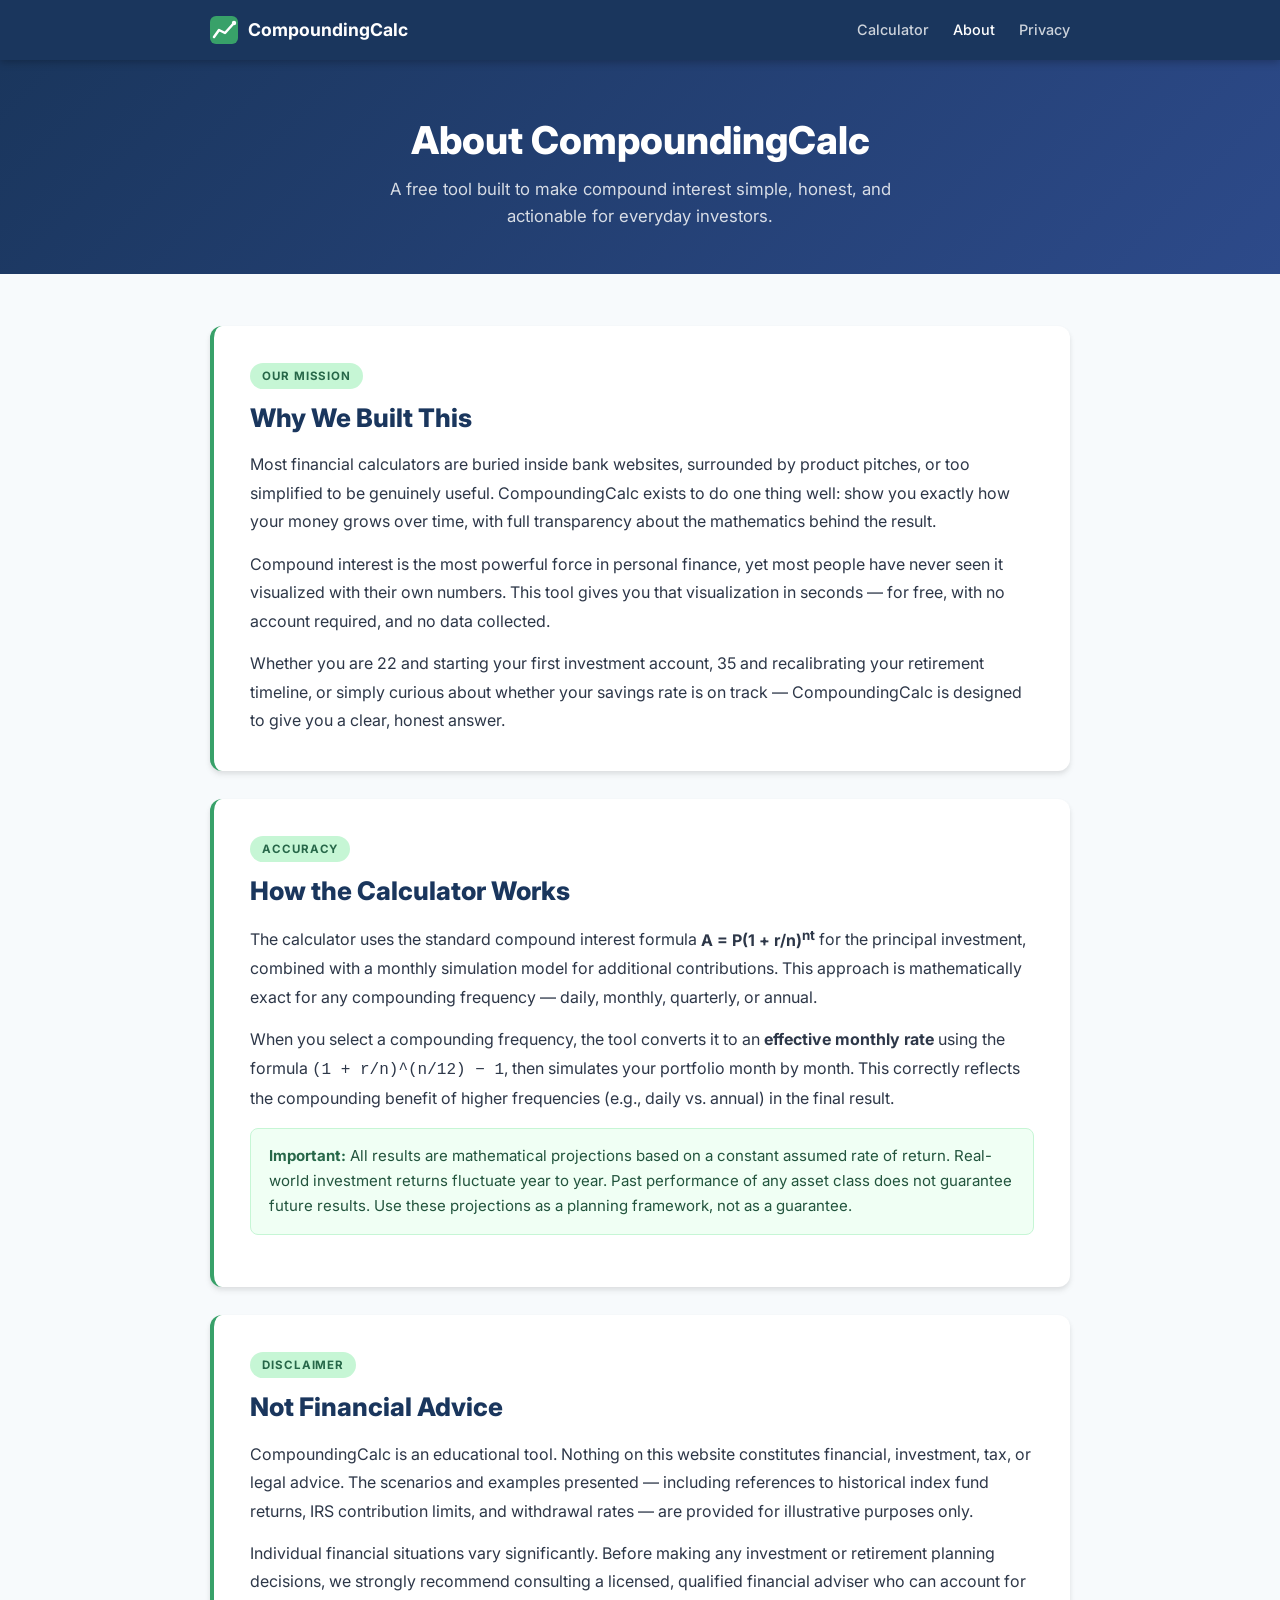
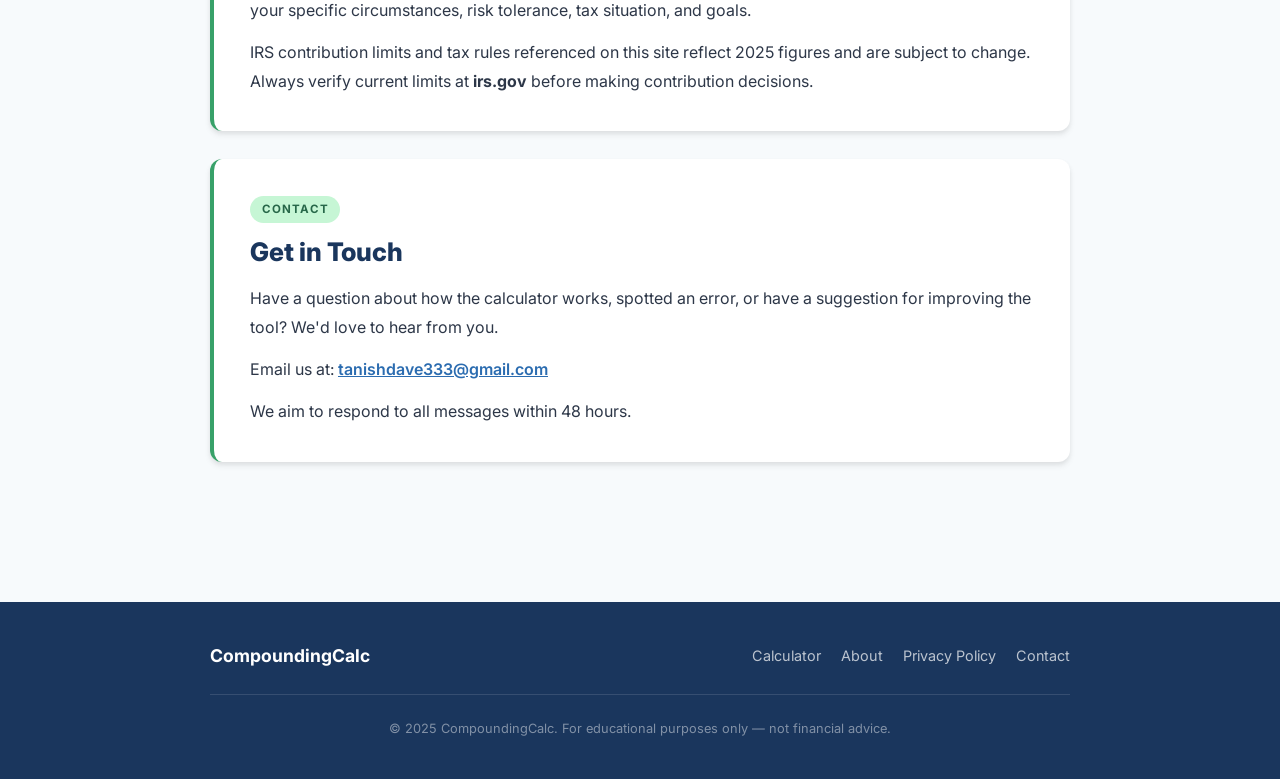
==== about.html @ 9e891925 "Add Google AdSense script (ca-pub-5275893575064484) to all pages" ====
<!DOCTYPE html>
<html lang="en">
<head>
  <meta charset="UTF-8">
  <meta name="viewport" content="width=device-width, initial-scale=1.0">
  <title>About CompoundingCalc – Free Compound Interest Calculator</title>
  <meta name="description" content="Learn about CompoundingCalc — a free, accurate compound interest calculator built to help everyday investors plan for early retirement.">
  <link rel="icon" type="image/svg+xml" href="/favicon.svg">
  <link rel="shortcut icon" href="/favicon.svg">
  <link rel="apple-touch-icon" href="/favicon.svg">
  <meta name="theme-color" content="#1a365d">
  <meta name="robots" content="index, follow">
  <meta property="og:title" content="About CompoundingCalc">
  <meta property="og:description" content="Free compound interest calculator for early retirement planning — built for accuracy and transparency.">
  <meta property="og:type" content="website">
  <meta property="og:url" content="https://compoundingcalc.vercel.app/about.html">
  <meta property="og:site_name" content="CompoundingCalc">
  <link rel="preconnect" href="https://fonts.googleapis.com">
  <link rel="preconnect" href="https://fonts.gstatic.com" crossorigin>
  <link href="https://fonts.googleapis.com/css2?family=Inter:wght@400;500;600;700;800&display=swap" rel="stylesheet">
  <link rel="stylesheet" href="style.css">
  <script async src="https://pagead2.googlesyndication.com/pagead/js/adsbygoogle.js?client=ca-pub-5275893575064484" crossorigin="anonymous"></script>
</head>
<body>

<header>
  <nav>
    <div class="container nav-inner">
      <a href="/" class="logo">
        <svg viewBox="0 0 28 28" fill="none" xmlns="http://www.w3.org/2000/svg">
          <rect width="28" height="28" rx="6" fill="#38a169"/>
          <polyline points="4,21 9,14 15,17 24,7" stroke="white" stroke-width="2.5" stroke-linecap="round" stroke-linejoin="round" fill="none"/>
          <circle cx="24" cy="7" r="2.2" fill="white"/>
        </svg>
        CompoundingCalc
      </a>
      <div class="nav-links">
        <a href="/">Calculator</a>
        <a href="about.html" class="active">About</a>
        <a href="privacy-policy.html">Privacy</a>
      </div>
    </div>
  </nav>
</header>

<main>
  <section class="page-hero">
    <div class="container">
      <h1>About CompoundingCalc</h1>
      <p>A free tool built to make compound interest simple, honest, and actionable for everyday investors.</p>
    </div>
  </section>

  <section class="content-section">
    <div class="container">

      <div class="content-block">
        <span class="section-tag">Our Mission</span>
        <h2>Why We Built This</h2>
        <p>Most financial calculators are buried inside bank websites, surrounded by product pitches, or too simplified to be genuinely useful. CompoundingCalc exists to do one thing well: show you exactly how your money grows over time, with full transparency about the mathematics behind the result.</p>
        <p>Compound interest is the most powerful force in personal finance, yet most people have never seen it visualized with their own numbers. This tool gives you that visualization in seconds — for free, with no account required, and no data collected.</p>
        <p>Whether you are 22 and starting your first investment account, 35 and recalibrating your retirement timeline, or simply curious about whether your savings rate is on track — CompoundingCalc is designed to give you a clear, honest answer.</p>
      </div>

      <div class="content-block">
        <span class="section-tag">Accuracy</span>
        <h2>How the Calculator Works</h2>
        <p>The calculator uses the standard compound interest formula <strong>A = P(1 + r/n)<sup>nt</sup></strong> for the principal investment, combined with a monthly simulation model for additional contributions. This approach is mathematically exact for any compounding frequency — daily, monthly, quarterly, or annual.</p>
        <p>When you select a compounding frequency, the tool converts it to an <strong>effective monthly rate</strong> using the formula <code>(1 + r/n)^(n/12) − 1</code>, then simulates your portfolio month by month. This correctly reflects the compounding benefit of higher frequencies (e.g., daily vs. annual) in the final result.</p>
        <div class="callout">
          <strong>Important:</strong> All results are mathematical projections based on a constant assumed rate of return. Real-world investment returns fluctuate year to year. Past performance of any asset class does not guarantee future results. Use these projections as a planning framework, not as a guarantee.
        </div>
      </div>

      <div class="content-block">
        <span class="section-tag">Disclaimer</span>
        <h2>Not Financial Advice</h2>
        <p>CompoundingCalc is an educational tool. Nothing on this website constitutes financial, investment, tax, or legal advice. The scenarios and examples presented — including references to historical index fund returns, IRS contribution limits, and withdrawal rates — are provided for illustrative purposes only.</p>
        <p>Individual financial situations vary significantly. Before making any investment or retirement planning decisions, we strongly recommend consulting a licensed, qualified financial adviser who can account for your specific circumstances, risk tolerance, tax situation, and goals.</p>
        <p>IRS contribution limits and tax rules referenced on this site reflect 2025 figures and are subject to change. Always verify current limits at <strong>irs.gov</strong> before making contribution decisions.</p>
      </div>

      <div class="content-block">
        <span class="section-tag">Contact</span>
        <h2>Get in Touch</h2>
        <p>Have a question about how the calculator works, spotted an error, or have a suggestion for improving the tool? We'd love to hear from you.</p>
        <p>Email us at: <a href="mailto:tanishdave333@gmail.com" style="color:var(--blue);font-weight:600;">tanishdave333@gmail.com</a></p>
        <p>We aim to respond to all messages within 48 hours.</p>
      </div>

    </div>
  </section>
</main>

<footer>
  <div class="container">
    <div class="footer-inner">
      <a href="/" class="footer-logo">CompoundingCalc</a>
      <div class="footer-links">
        <a href="/">Calculator</a>
        <a href="about.html">About</a>
        <a href="privacy-policy.html">Privacy Policy</a>
        <a href="mailto:tanishdave333@gmail.com">Contact</a>
      </div>
    </div>
    <div class="footer-copy">
      &copy; 2025 CompoundingCalc. For educational purposes only — not financial advice.
    </div>
  </div>
</footer>

  <!-- Vercel Analytics (plain HTML integration) -->
  <script defer src="/_vercel/insights/script.js"></script>
</body>
</html>
---- style.css ----
*, *::before, *::after { box-sizing: border-box; margin: 0; padding: 0; }

:root {
  --navy: #1a365d;
  --blue: #2b6cb0;
  --green: #276749;
  --green-mid: #38a169;
  --green-light: #c6f6d5;
  --green-pale: #f0fff4;
  --bg: #f7fafc;
  --white: #ffffff;
  --text: #1a202c;
  --muted: #718096;
  --border: #e2e8f0;
  --shadow: 0 1px 3px rgba(0,0,0,0.12), 0 1px 2px rgba(0,0,0,0.08);
  --shadow-md: 0 4px 6px rgba(0,0,0,0.07), 0 2px 4px rgba(0,0,0,0.05);
  --shadow-lg: 0 10px 25px rgba(0,0,0,0.1);
  --radius: 12px;
  --radius-sm: 8px;
}

body {
  font-family: 'Inter', -apple-system, BlinkMacSystemFont, 'Segoe UI', sans-serif;
  font-size: 16px;
  line-height: 1.6;
  color: var(--text);
  background: var(--bg);
}

.container {
  max-width: 900px;
  margin: 0 auto;
  padding: 0 20px;
}

/* ---- Header / Nav ---- */
header {
  background: var(--navy);
  position: sticky;
  top: 0;
  z-index: 100;
  box-shadow: 0 2px 8px rgba(0,0,0,0.25);
}

.nav-inner {
  display: flex;
  align-items: center;
  justify-content: space-between;
  height: 60px;
}

.logo {
  display: flex;
  align-items: center;
  gap: 10px;
  text-decoration: none;
  color: white;
  font-weight: 700;
  font-size: 1.1rem;
}

.logo svg { width: 28px; height: 28px; flex-shrink: 0; }

.nav-links { display: flex; gap: 24px; }

.nav-links a {
  color: rgba(255,255,255,0.78);
  text-decoration: none;
  font-size: 0.9rem;
  font-weight: 500;
  transition: color 0.2s;
}

.nav-links a:hover, .nav-links a.active { color: white; }

/* ---- Footer ---- */
footer {
  background: var(--navy);
  color: rgba(255,255,255,0.8);
  padding: 40px 0;
  margin-top: 60px;
}

.footer-inner {
  display: flex;
  justify-content: space-between;
  align-items: center;
  flex-wrap: wrap;
  gap: 20px;
}

.footer-logo {
  color: white;
  font-weight: 700;
  font-size: 1.1rem;
  text-decoration: none;
}

.footer-links {
  display: flex;
  gap: 20px;
  flex-wrap: wrap;
}

.footer-links a {
  color: rgba(255,255,255,0.7);
  text-decoration: none;
  font-size: 0.9rem;
  transition: color 0.2s;
}

.footer-links a:hover { color: white; }

.footer-copy {
  width: 100%;
  text-align: center;
  font-size: 0.8rem;
  color: rgba(255,255,255,0.45);
  margin-top: 24px;
  padding-top: 24px;
  border-top: 1px solid rgba(255,255,255,0.12);
}

/* ---- Shared content styles ---- */
.page-hero {
  background: linear-gradient(135deg, var(--navy) 0%, #2d4a8a 100%);
  color: white;
  padding: 56px 0 44px;
  text-align: center;
}

.page-hero h1 {
  font-size: clamp(1.7rem, 4.5vw, 2.4rem);
  font-weight: 800;
  margin-bottom: 12px;
  line-height: 1.25;
}

.page-hero p {
  font-size: 1.05rem;
  opacity: 0.82;
  max-width: 540px;
  margin: 0 auto;
}

.content-section {
  padding: 52px 0;
}

.content-block {
  background: white;
  border-radius: var(--radius);
  padding: 36px;
  margin-bottom: 28px;
  box-shadow: var(--shadow-md);
  border-left: 4px solid var(--green-mid);
}

.section-tag {
  display: inline-block;
  background: var(--green-light);
  color: var(--green);
  font-size: 0.72rem;
  font-weight: 700;
  text-transform: uppercase;
  letter-spacing: 0.08em;
  padding: 4px 12px;
  border-radius: 20px;
  margin-bottom: 12px;
}

.content-block h2 {
  font-size: 1.6rem;
  font-weight: 800;
  color: var(--navy);
  margin-bottom: 16px;
  line-height: 1.3;
}

.content-block h3 {
  font-size: 1.1rem;
  font-weight: 700;
  color: var(--navy);
  margin: 24px 0 10px;
}

.content-block p {
  color: #2d3748;
  margin-bottom: 14px;
  line-height: 1.78;
}

.content-block p:last-child { margin-bottom: 0; }

.content-block ul, .content-block ol {
  margin: 0 0 14px 22px;
  line-height: 2;
  color: #2d3748;
}

.callout {
  background: var(--green-pale);
  border: 1px solid var(--green-light);
  border-radius: var(--radius-sm);
  padding: 15px 18px;
  margin: 16px 0;
  font-size: 0.94rem;
  color: #22543d;
  line-height: 1.65;
}

.callout strong { color: var(--green); }

.warning-callout {
  background: #fffbeb;
  border: 1px solid #fbd38d;
  border-radius: var(--radius-sm);
  padding: 14px 18px;
  font-size: 0.88rem;
  color: #744210;
  margin-top: 10px;
}

/* ---- Tables ---- */
.table-wrapper {
  overflow-x: auto;
  margin: 20px 0;
  border-radius: var(--radius-sm);
  box-shadow: var(--shadow);
}

table { width: 100%; border-collapse: collapse; background: white; font-size: 0.9rem; }

th {
  background: var(--navy);
  color: white;
  padding: 11px 15px;
  text-align: left;
  font-weight: 600;
  font-size: 0.83rem;
}

td {
  padding: 10px 15px;
  border-bottom: 1px solid var(--border);
  color: var(--text);
  line-height: 1.5;
}

tr:last-child td { border-bottom: none; }
tr:nth-child(even) td { background: #f7fafc; }
td strong { color: var(--navy); }

/* ---- Responsive ---- */
@media (max-width: 640px) {
  .footer-inner { flex-direction: column; text-align: center; }
  .nav-links { gap: 14px; }
  .content-block { padding: 22px 18px; }
  .nav-links a { font-size: 0.82rem; }
}
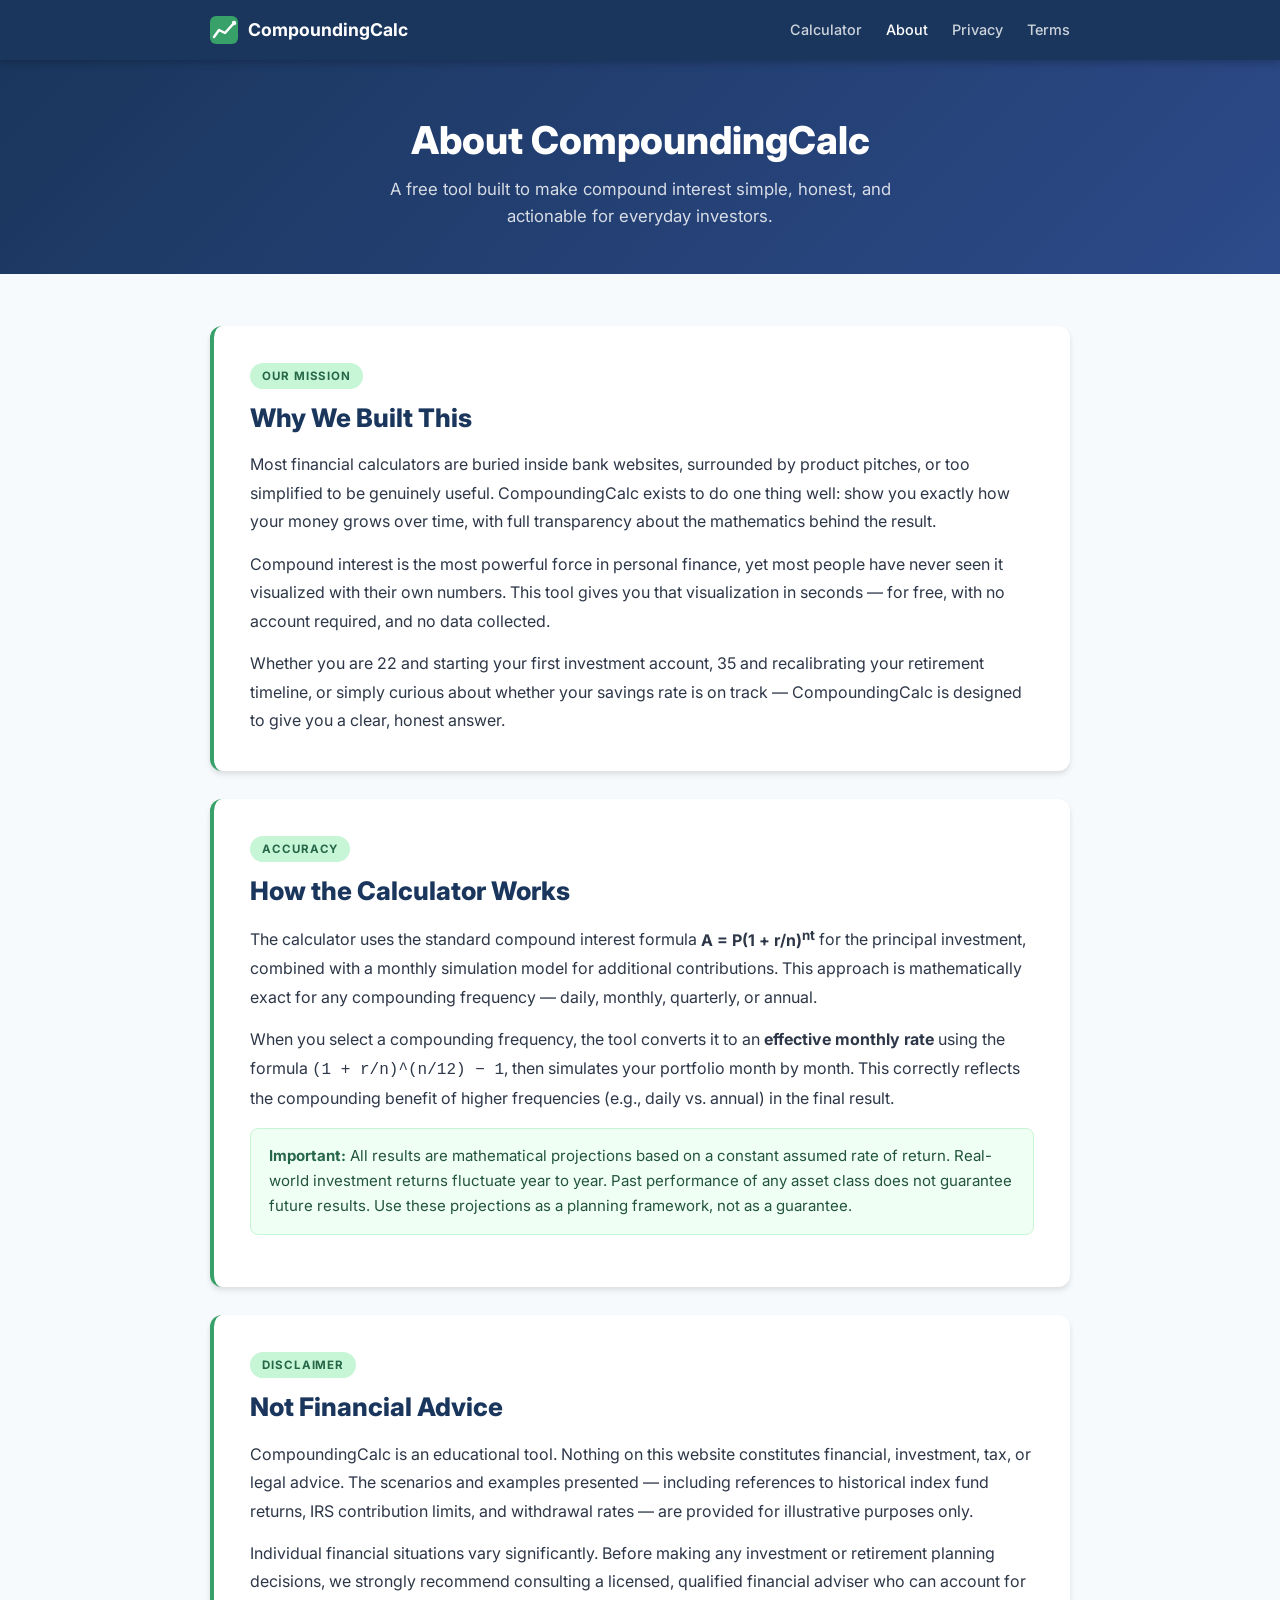
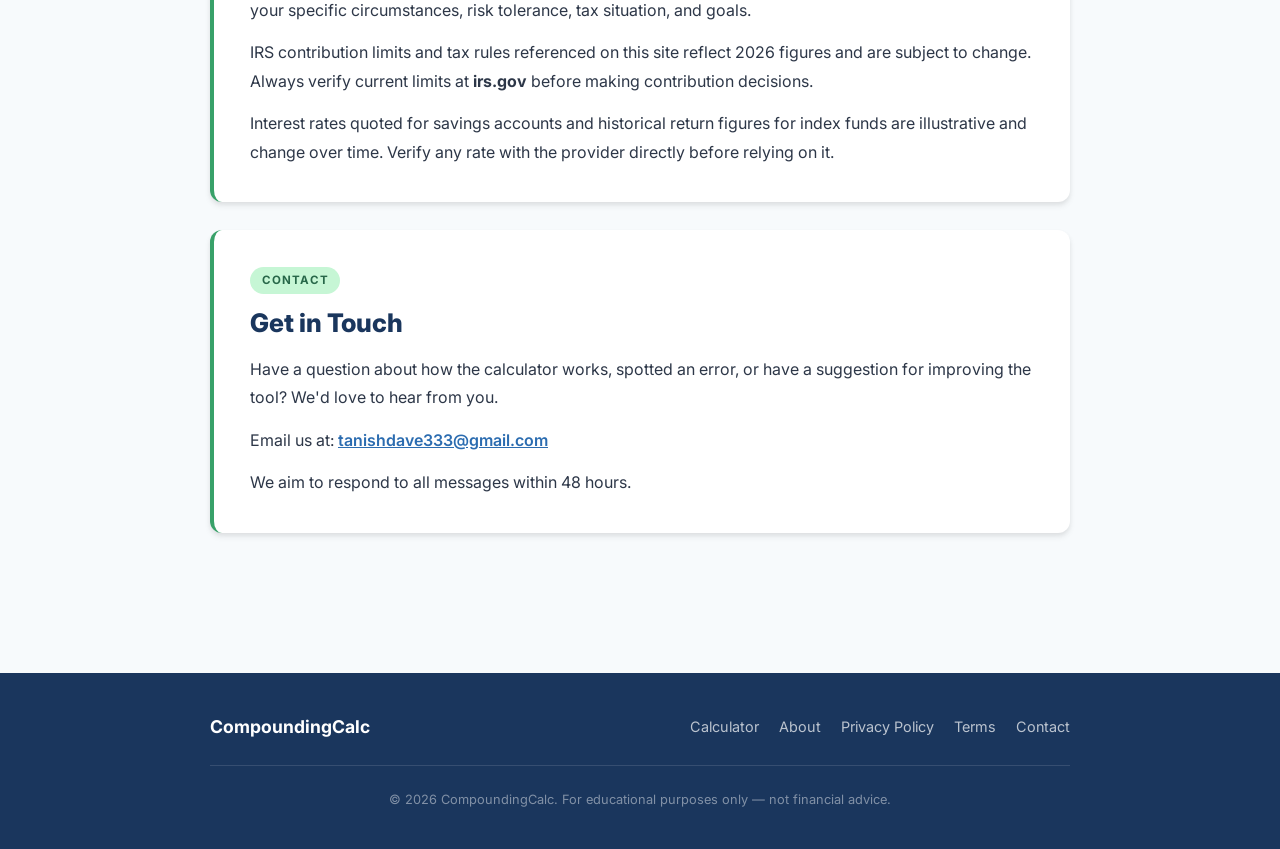
==== commit 6e36523c: "Prepare site for AdSense review: ad disclosures, terms, crawlability Adds the policy pages and discl" ====
--- a/about.html
+++ b/about.html
@@ -5,6 +5,7 @@
   <meta name="viewport" content="width=device-width, initial-scale=1.0">
   <title>About CompoundingCalc – Free Compound Interest Calculator</title>
   <meta name="description" content="Learn about CompoundingCalc — a free, accurate compound interest calculator built to help everyday investors plan for early retirement.">
+  <link rel="canonical" href="https://compoundingcalc.vercel.app/about.html">
   <link rel="icon" type="image/svg+xml" href="/favicon.svg">
   <link rel="shortcut icon" href="/favicon.svg">
   <link rel="apple-touch-icon" href="/favicon.svg">
@@ -19,7 +20,8 @@
   <link rel="preconnect" href="https://fonts.gstatic.com" crossorigin>
   <link href="https://fonts.googleapis.com/css2?family=Inter:wght@400;500;600;700;800&display=swap" rel="stylesheet">
   <link rel="stylesheet" href="style.css">
-  <script async src="https://pagead2.googlesyndication.com/pagead/js/adsbygoogle.js?client=ca-pub-5275893575064484" crossorigin="anonymous"></script>
+  <script async src="https://pagead2.googlesyndication.com/pagead/js/adsbygoogle.js?client=ca-pub-8681946363100710"
+     crossorigin="anonymous"></script>
 </head>
 <body>
 
@@ -38,6 +40,7 @@
         <a href="/">Calculator</a>
         <a href="about.html" class="active">About</a>
         <a href="privacy-policy.html">Privacy</a>
+        <a href="terms.html">Terms</a>
       </div>
     </div>
   </nav>
@@ -77,7 +80,8 @@
         <h2>Not Financial Advice</h2>
         <p>CompoundingCalc is an educational tool. Nothing on this website constitutes financial, investment, tax, or legal advice. The scenarios and examples presented — including references to historical index fund returns, IRS contribution limits, and withdrawal rates — are provided for illustrative purposes only.</p>
         <p>Individual financial situations vary significantly. Before making any investment or retirement planning decisions, we strongly recommend consulting a licensed, qualified financial adviser who can account for your specific circumstances, risk tolerance, tax situation, and goals.</p>
-        <p>IRS contribution limits and tax rules referenced on this site reflect 2025 figures and are subject to change. Always verify current limits at <strong>irs.gov</strong> before making contribution decisions.</p>
+        <p>IRS contribution limits and tax rules referenced on this site reflect 2026 figures and are subject to change. Always verify current limits at <strong>irs.gov</strong> before making contribution decisions.</p>
+        <p>Interest rates quoted for savings accounts and historical return figures for index funds are illustrative and change over time. Verify any rate with the provider directly before relying on it.</p>
       </div>
 
       <div class="content-block">
@@ -100,11 +104,12 @@
         <a href="/">Calculator</a>
         <a href="about.html">About</a>
         <a href="privacy-policy.html">Privacy Policy</a>
+        <a href="terms.html">Terms</a>
         <a href="mailto:tanishdave333@gmail.com">Contact</a>
       </div>
     </div>
     <div class="footer-copy">
-      &copy; 2025 CompoundingCalc. For educational purposes only — not financial advice.
+      &copy; 2026 CompoundingCalc. For educational purposes only — not financial advice.
     </div>
   </div>
 </footer>
